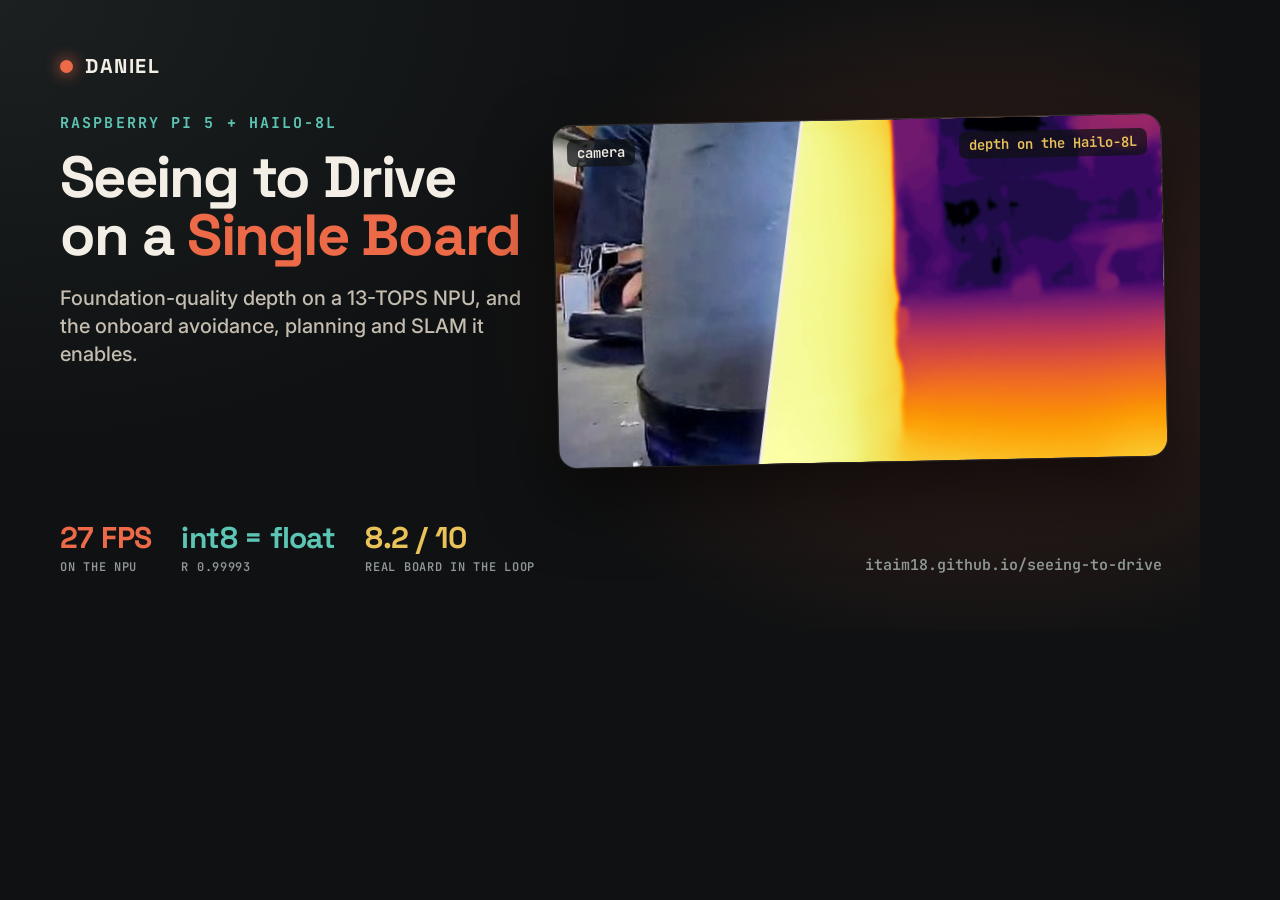
==== social/card.html @ d1adfc14 "Designed social card for link previews social/card.html renders the 1200x630 og:image (docs/assets/o" ====
<!doctype html>
<html lang="en">
<head>
<meta charset="utf-8">
<title>Social card</title>
<link rel="stylesheet" href="https://fonts.googleapis.com/css2?family=Inter:wght@500;600&family=JetBrains+Mono:wght@600;700&family=Space+Grotesk:wght@600;700&display=swap">
<style>
  * { box-sizing: border-box; margin: 0; }
  html, body { width: 1200px; height: 630px; overflow: hidden; background: #0f1112; }
  .card { position: relative; width: 1200px; height: 630px; overflow: hidden; font-family: Inter, sans-serif; color: #f4efe6;
          background:
            radial-gradient(60% 80% at 82% 50%, rgba(236, 106, 72, 0.22) 0%, rgba(236, 106, 72, 0) 70%),
            radial-gradient(90% 120% at 0% 0%, #1c2021 0%, #0f1112 60%); }
  .copy { position: absolute; left: 60px; top: 56px; width: 470px; }
  .brand { display: flex; align-items: center; gap: 12px; font: 700 20px/1 "Space Grotesk", sans-serif; letter-spacing: 0.08em; }
  .dot { width: 13px; height: 13px; border-radius: 50%; background: #ec6a48; box-shadow: 0 0 16px #ec6a48; }
  .eyebrow { margin-top: 38px; font: 700 15px/1.3 "JetBrains Mono", monospace; letter-spacing: 0.14em; text-transform: uppercase; color: #5cc5b4; }
  h1 { margin-top: 14px; font: 700 58px/1.0 "Space Grotesk", sans-serif; letter-spacing: -0.03em; }
  h1 em { font-style: normal; color: #ec6a48; }
  .sub { margin-top: 20px; font: 500 20px/1.42 Inter, sans-serif; color: #c4bdb0; }
  .nums { position: absolute; left: 60px; bottom: 56px; display: flex; gap: 30px; }
  .nums b { display: block; font: 700 30px/1 "Space Grotesk", sans-serif; letter-spacing: -0.02em; }
  .nums span { display: block; margin-top: 7px; font: 600 12px/1.2 "JetBrains Mono", monospace; letter-spacing: 0.06em; text-transform: uppercase; color: #8f9894; }
  .c { color: #ec6a48; } .t { color: #5cc5b4; } .g { color: #e9c25a; }
  /* the visual: the whole real frame, split camera | depth computed on the Hailo-8L */
  .frame { position: absolute; left: 556px; top: 120px; width: 608px; height: 342px; border-radius: 18px; overflow: hidden;
           box-shadow: 0 30px 70px rgba(0, 0, 0, 0.6), 0 0 0 1px rgba(244, 239, 230, 0.14); transform: rotate(-1.2deg); }
  .frame img { position: absolute; inset: 0; width: 100%; height: 100%; object-fit: cover; }
  .frame .dep { clip-path: polygon(41% 0, 100% 0, 100% 100%, 33% 100%); }
  .frame svg { position: absolute; inset: 0; width: 100%; height: 100%; filter: drop-shadow(0 0 8px rgba(244, 239, 230, 0.9)); }
  .lab { position: absolute; top: 14px; padding: 5px 10px; border-radius: 7px; background: rgba(15, 17, 18, 0.72);
         font: 600 14px/1.2 "JetBrains Mono", monospace; }
  .lab.l { left: 14px; } .lab.r { right: 14px; color: #e9c25a; }
  .url { position: absolute; right: 38px; bottom: 56px; font: 600 15px/1.2 "JetBrains Mono", monospace; color: #8f9894; }
</style>
</head>
<body>
<div class="card">
  <div class="copy">
    <div class="brand"><span class="dot"></span>DANIEL</div>
    <div class="eyebrow">Raspberry Pi 5 + Hailo-8L</div>
    <h1>Seeing to Drive<br>on a <em>Single Board</em></h1>
    <p class="sub">Foundation-quality depth on a 13-TOPS NPU, and the onboard avoidance, planning and SLAM it enables.</p>
  </div>
  <div class="frame">
    <img src="rgb.jpg" alt="">
    <img class="dep" src="depth.jpg" alt="">
    <svg viewBox="0 0 100 100" preserveAspectRatio="none" aria-hidden="true"><line x1="41" y1="0" x2="33" y2="100" stroke="#f4efe6" vector-effect="non-scaling-stroke" style="stroke-width:3px"/></svg>
    <span class="lab l">camera</span><span class="lab r">depth on the Hailo-8L</span>
  </div>
  <div class="nums">
    <div><b class="c">27 FPS</b><span>on the NPU</span></div>
    <div><b class="t">int8 = float</b><span>r 0.99993</span></div>
    <div><b class="g">8.2 / 10</b><span>real board in the loop</span></div>
  </div>
  <div class="url">itaim18.github.io/seeing-to-drive</div>
</div>
</body>
</html>
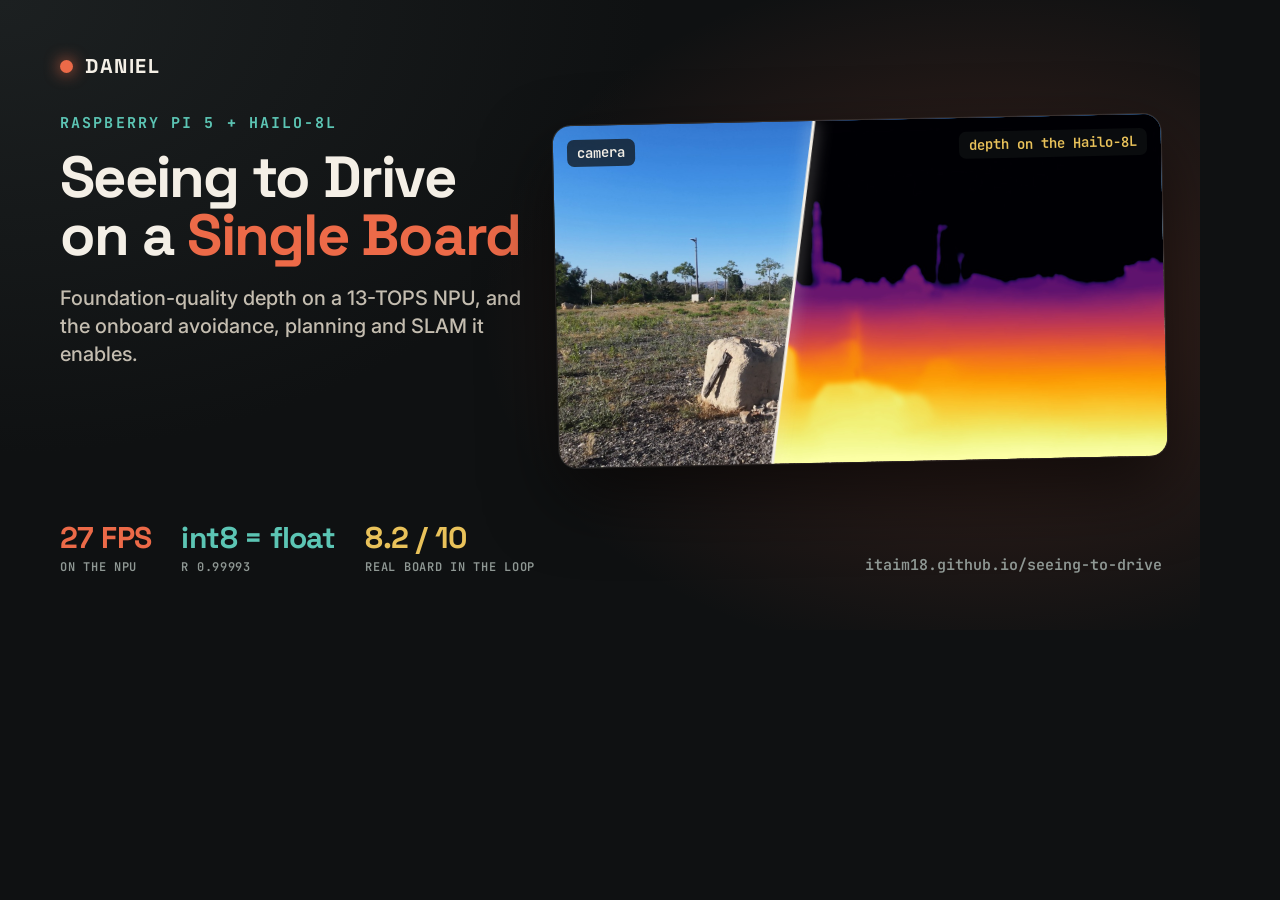
==== commit 9c263882: "Social card: outdoor 4K frame split against its Hailo-8L depth Co-Authored-By: Claude Opus 5.5 <nore" ====
--- a/social/card.html
+++ b/social/card.html
@@ -26,7 +26,7 @@
   .frame { position: absolute; left: 556px; top: 120px; width: 608px; height: 342px; border-radius: 18px; overflow: hidden;
            box-shadow: 0 30px 70px rgba(0, 0, 0, 0.6), 0 0 0 1px rgba(244, 239, 230, 0.14); transform: rotate(-1.2deg); }
   .frame img { position: absolute; inset: 0; width: 100%; height: 100%; object-fit: cover; }
-  .frame .dep { clip-path: polygon(41% 0, 100% 0, 100% 100%, 33% 100%); }
+  .frame .dep { clip-path: polygon(43% 0, 100% 0, 100% 100%, 35% 100%); }
   .frame svg { position: absolute; inset: 0; width: 100%; height: 100%; filter: drop-shadow(0 0 8px rgba(244, 239, 230, 0.9)); }
   .lab { position: absolute; top: 14px; padding: 5px 10px; border-radius: 7px; background: rgba(15, 17, 18, 0.72);
          font: 600 14px/1.2 "JetBrains Mono", monospace; }
@@ -45,7 +45,7 @@
   <div class="frame">
     <img src="rgb.jpg" alt="">
     <img class="dep" src="depth.jpg" alt="">
-    <svg viewBox="0 0 100 100" preserveAspectRatio="none" aria-hidden="true"><line x1="41" y1="0" x2="33" y2="100" stroke="#f4efe6" vector-effect="non-scaling-stroke" style="stroke-width:3px"/></svg>
+    <svg viewBox="0 0 100 100" preserveAspectRatio="none" aria-hidden="true"><line x1="43" y1="0" x2="35" y2="100" stroke="#f4efe6" vector-effect="non-scaling-stroke" style="stroke-width:3px"/></svg>
     <span class="lab l">camera</span><span class="lab r">depth on the Hailo-8L</span>
   </div>
   <div class="nums">
